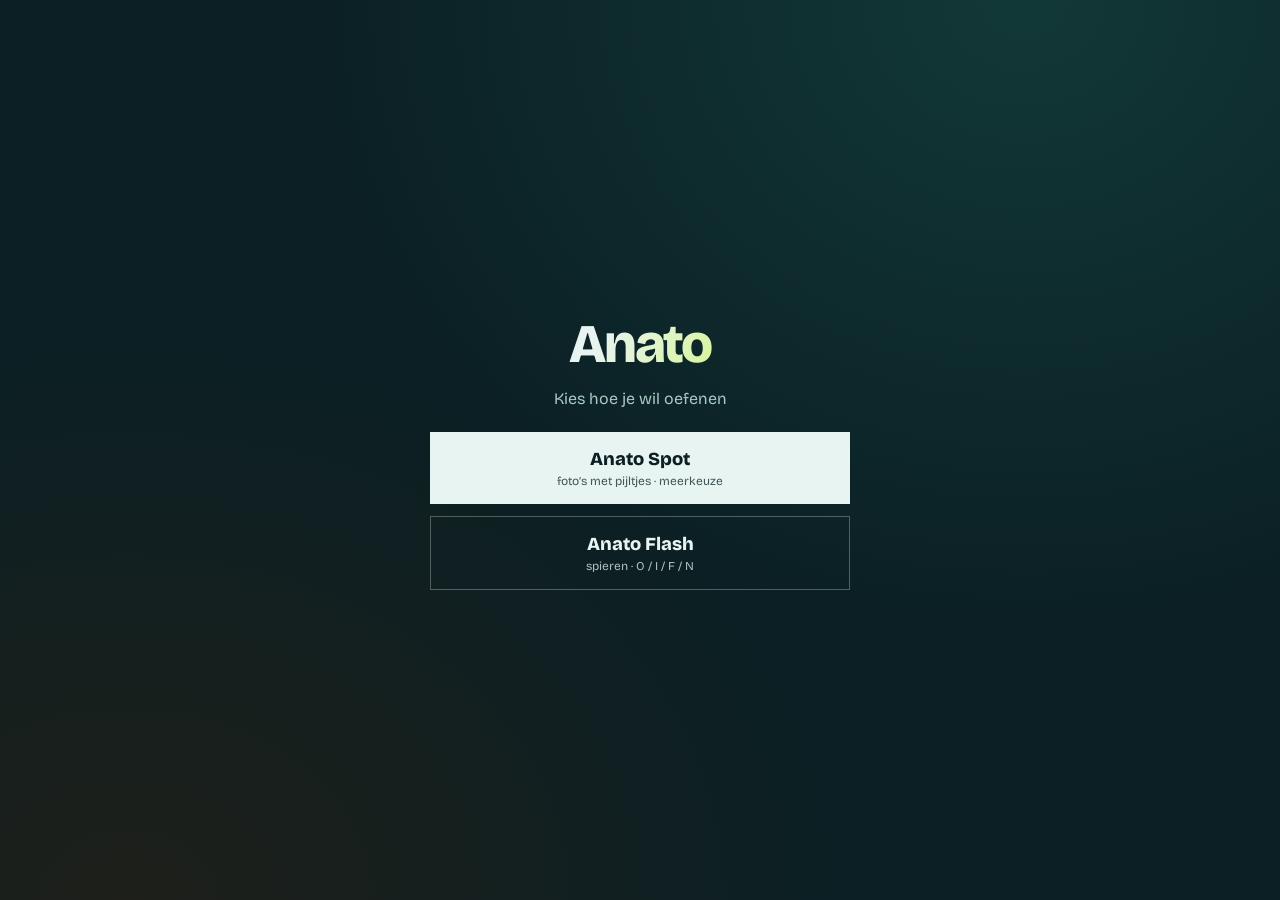
==== index.html @ d6010fea "corrections to OCR mistakes" ====
<!DOCTYPE html>
<html lang="nl">
<head>
  <meta charset="UTF-8" />
  <meta name="viewport" content="width=device-width, initial-scale=1" />
  <title>Anato</title>
  <link rel="preconnect" href="https://fonts.googleapis.com" />
  <link rel="preconnect" href="https://fonts.gstatic.com" crossorigin />
  <link href="https://fonts.googleapis.com/css2?family=Bricolage+Grotesque:opsz,wght@12..96,700;12..96,800&display=swap" rel="stylesheet" />
  <style>
    :root { --ink:#0b1f24; --foam:#e8f4f1; --mist:#a8c9c2; --acid:#c8f542; --ember:#ff6b3d; }
    * { box-sizing: border-box; margin: 0; padding: 0; }
    body {
      min-height: 100vh;
      font-family: "Bricolage Grotesque", sans-serif;
      color: var(--foam);
      background:
        radial-gradient(ellipse at 80% 0%, #1f6b5c55, transparent 50%),
        radial-gradient(ellipse at 10% 100%, #3a1f0b66, transparent 45%),
        var(--ink);
      display: grid;
      place-items: center;
      padding: 1.5rem;
    }
    main { width: min(100%, 420px); text-align: center; }
    h1 {
      font-size: clamp(2.4rem, 10vw, 3.4rem);
      font-weight: 800;
      letter-spacing: -0.04em;
      background: linear-gradient(120deg, var(--foam) 40%, var(--acid));
      -webkit-background-clip: text;
      background-clip: text;
      color: transparent;
    }
    p { margin: 0.75rem 0 1.5rem; color: var(--mist); }
    .links { display: grid; gap: 0.75rem; }
    a {
      display: block;
      text-decoration: none;
      color: var(--ink);
      background: var(--foam);
      font-weight: 800;
      font-size: 1.15rem;
      padding: 1rem 1.1rem;
      transition: transform 0.2s ease, background 0.2s ease;
    }
    a:hover { transform: translateY(-2px); background: var(--acid); }
    a.alt {
      background: transparent;
      color: var(--foam);
      border: 1px solid rgba(232,244,241,0.3);
    }
    a.alt:hover { background: rgba(255,107,61,0.2); border-color: var(--ember); color: var(--ember); }
    small { display: block; margin-top: 0.25rem; font-weight: 400; font-size: 0.75rem; opacity: 0.75; }
  </style>
</head>
<body>
  <main>
    <h1>Anato</h1>
    <p>Kies hoe je wil oefenen</p>
    <div class="links">
      <a href="spot/">Anato Spot<small>foto’s met pijltjes · meerkeuze</small></a>
      <a class="alt" href="flashcards/">Anato Flash<small>spieren · O / I / F / N</small></a>
    </div>
  </main>
</body>
</html>
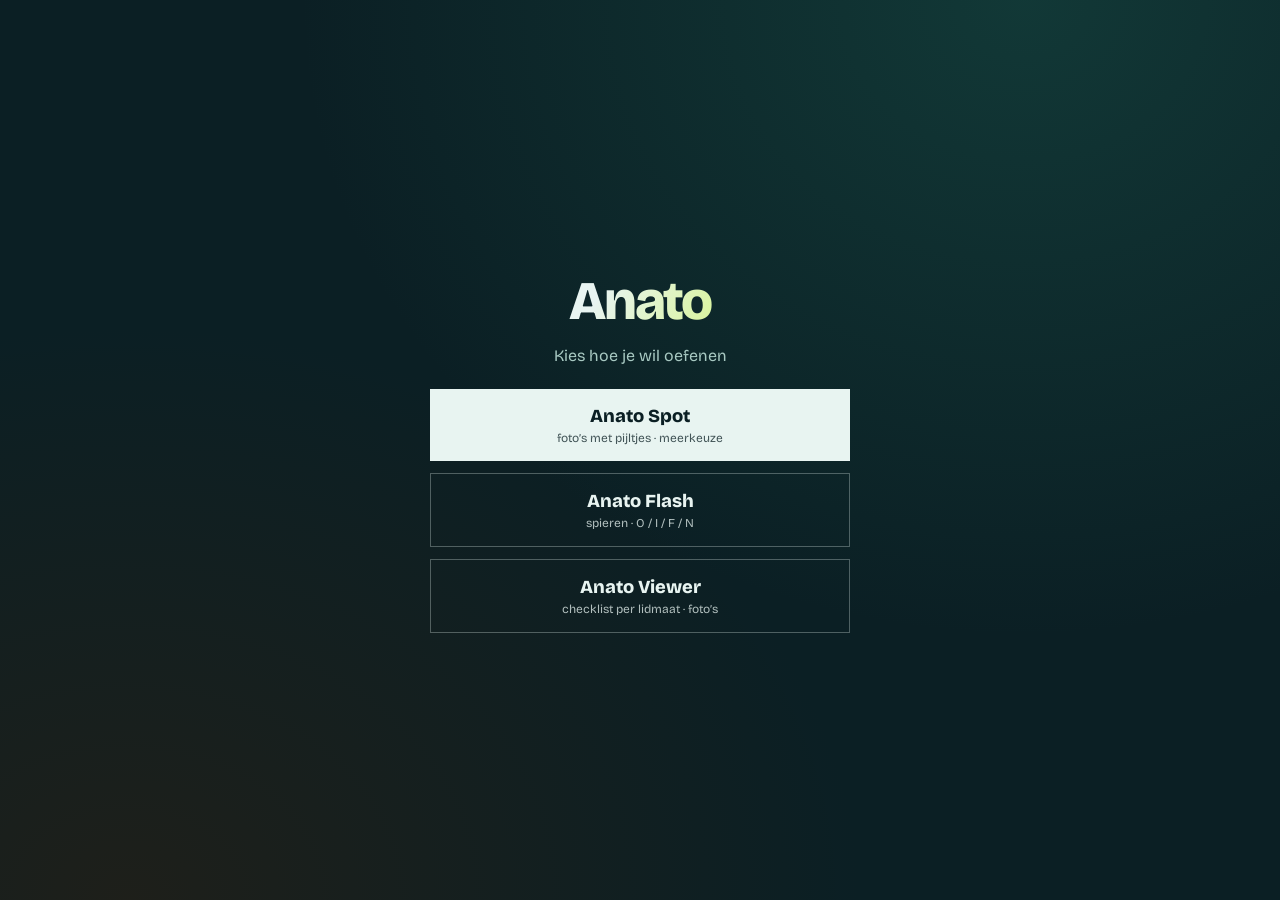
==== commit b1445413: "overview viewer" ====
--- a/index.html
+++ b/index.html
@@ -61,6 +61,7 @@
     <div class="links">
       <a href="spot/">Anato Spot<small>foto’s met pijltjes · meerkeuze</small></a>
       <a class="alt" href="flashcards/">Anato Flash<small>spieren · O / I / F / N</small></a>
+      <a class="alt" href="viewer/">Anato Viewer<small>checklist per lidmaat · foto’s</small></a>
     </div>
   </main>
 </body>
